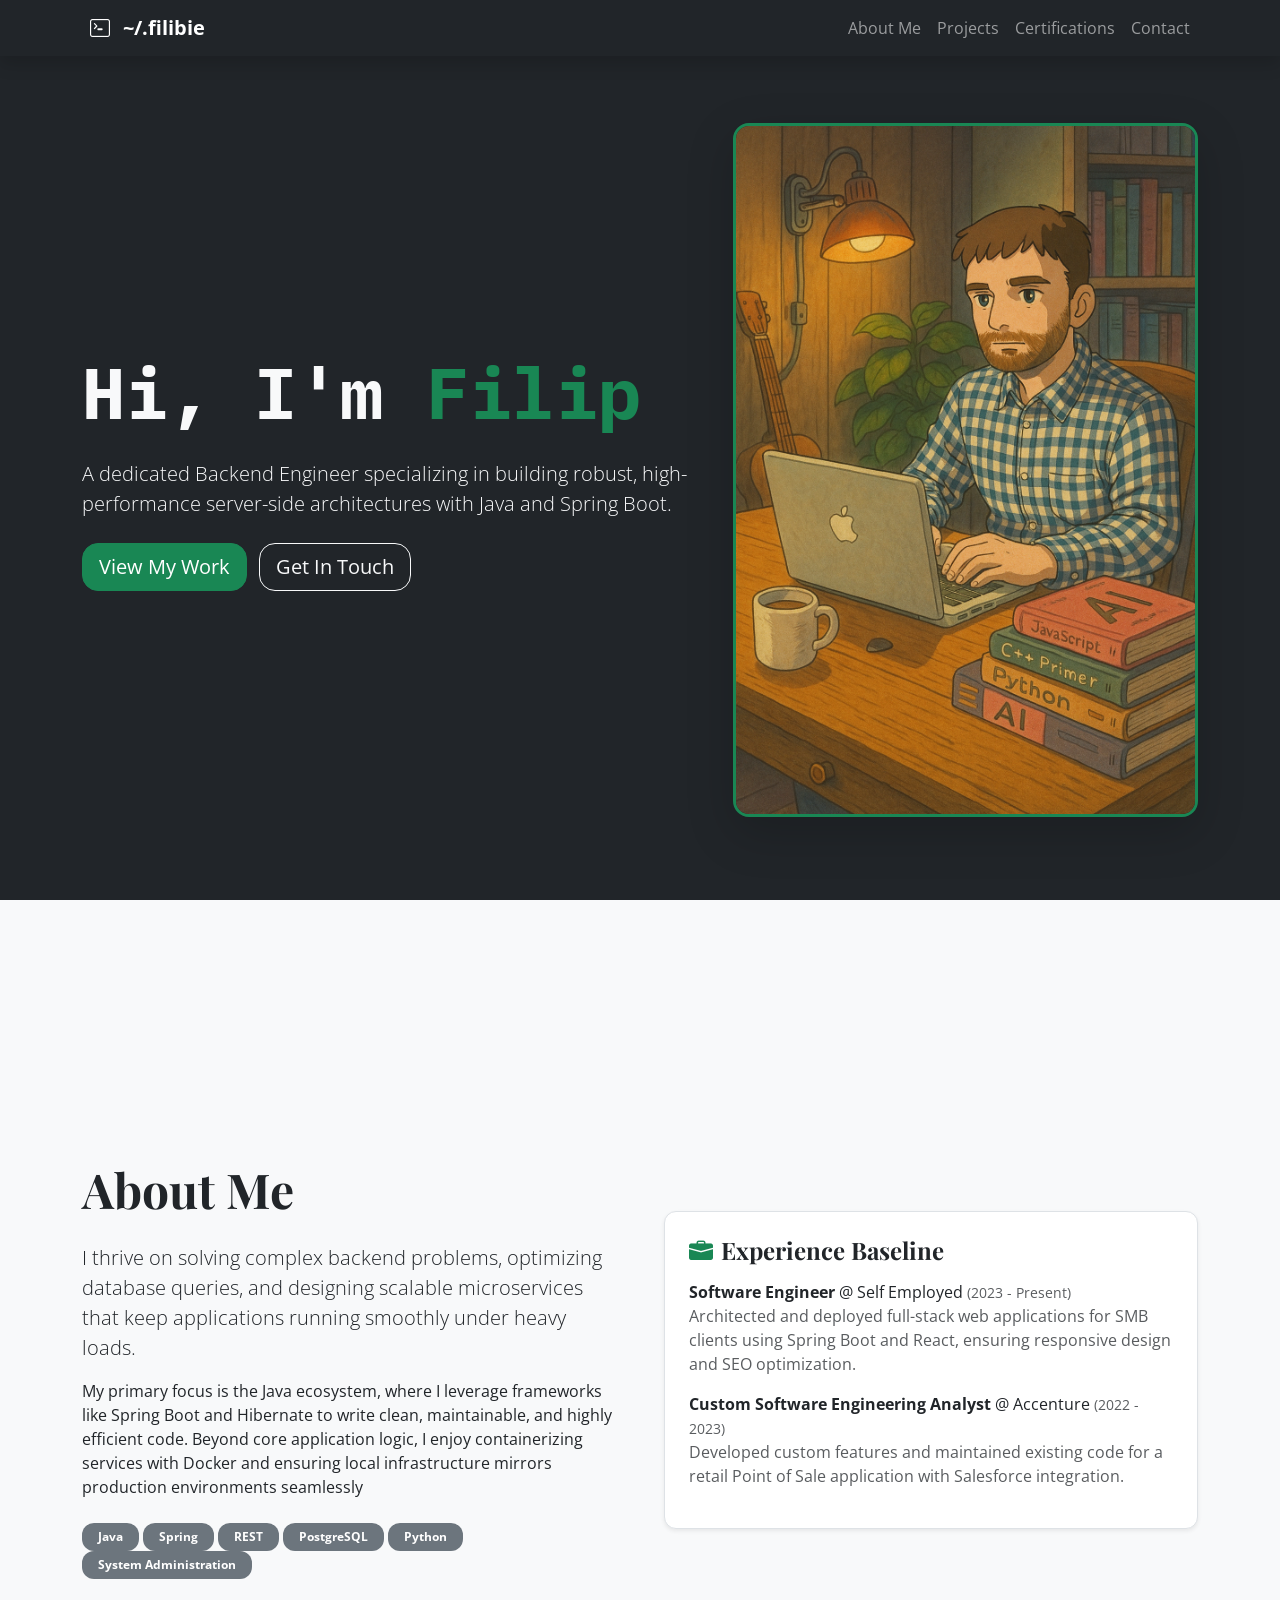
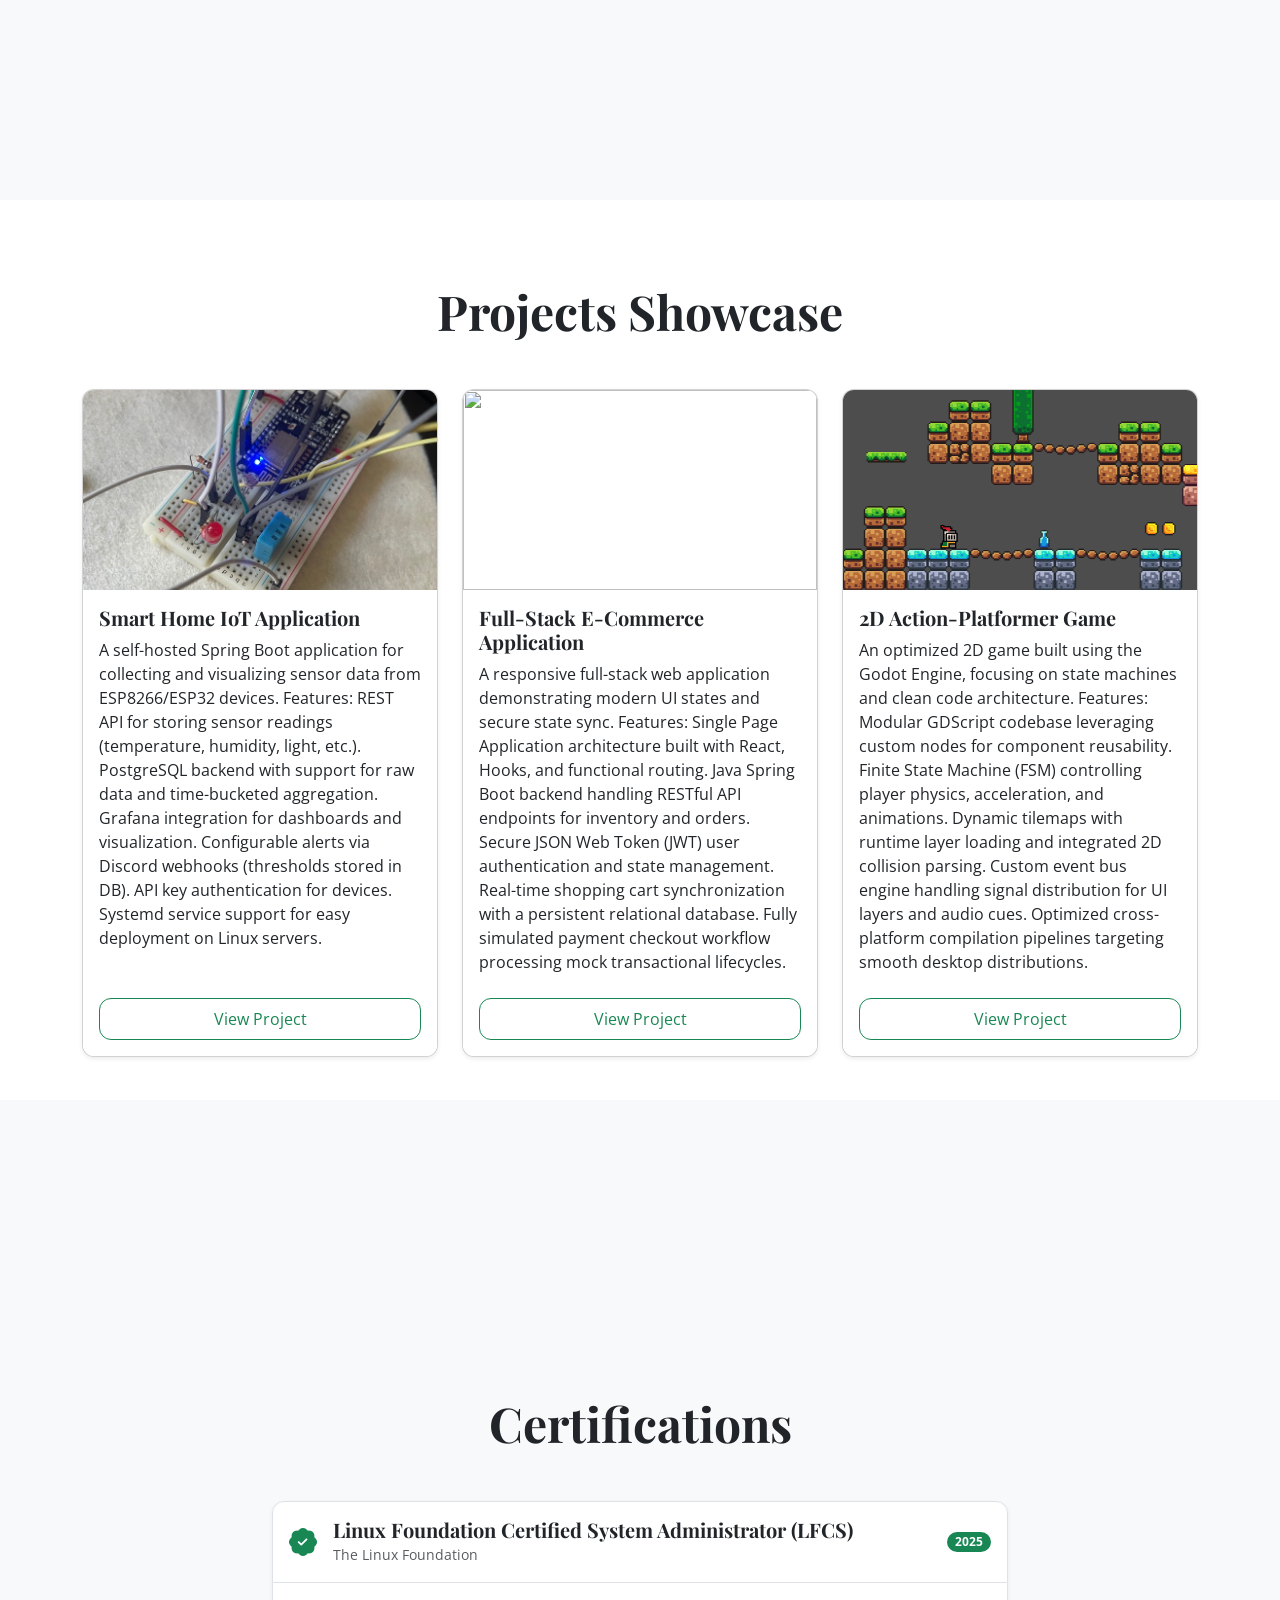
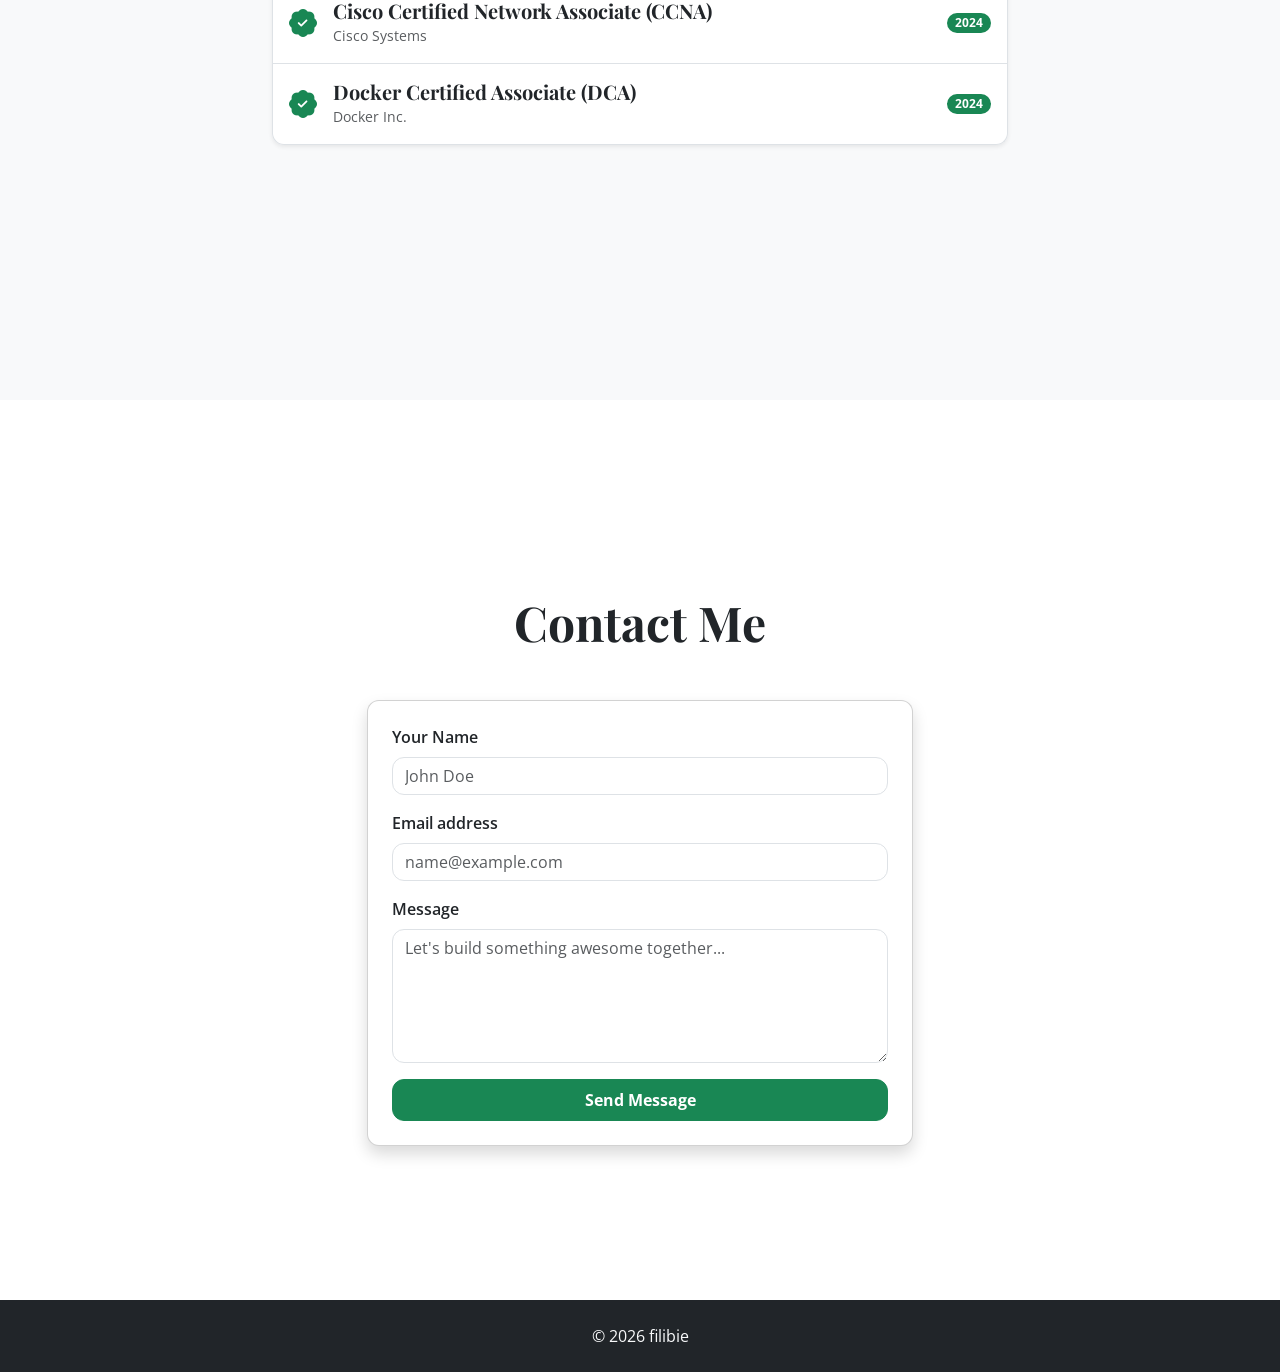
==== index.html @ f81bdb1e "change view project buttons style" ====
<!DOCTYPE html>
<html lang="en">

<head>
    <meta charset="UTF-8">
    <meta name="viewport" content="width=device-width, initial-scale=1.0">
    <title>My Portfolio & CV</title>
    <!-- Bootstrap 5 CSS -->
    <link href="https://cdn.jsdelivr.net/npm/bootstrap@5.3.3/dist/css/bootstrap.min.css" rel="stylesheet">
    <!-- Bootstrap Icons -->
    <link href="https://cdn.jsdelivr.net/npm/bootstrap-icons@1.11.3/font/bootstrap-icons.min.css" rel="stylesheet">
    <link href="./style.css" rel="stylesheet">

    <style>
        /* Smooth scrolling for navbar links */
        html {
            scroll-behavior: smooth;
        }

        /* Ensures each section takes up at least the full viewport height */
        .fullscreen-section {
            min-height: 100vh;
            display: flex;
            align-items: center;
            padding-top: 80px;
            /* Prevents sticky navbar from overlapping content */
            padding-bottom: 40px;
        }

        /* Fixed image height for project cards */
        .card-img-top {
            height: 200px;
            object-fit: cover;
        }
    </style>
</head>

<body data-bs-spy="scroll" data-bs-target="#navbarNav">

    <!-- Sticky Navigation Bar -->
    <nav class="navbar navbar-expand-lg navbar-dark bg-dark fixed-top shadow">
        <div class="container">
            <a class="navbar-brand fw-bold" href="#hero"><i class="bi bi-terminal px-2"> </i>~/.filibie</a>
            <button class="navbar-toggler" type="button" data-bs-toggle="collapse" data-bs-target="#navbarNav"
                aria-controls="navbarNav" aria-expanded="false" aria-label="Toggle navigation">
                <span class="navbar-toggler-icon"></span>
            </button>
            <div class="collapse navbar-collapse" id="navbarNav">
                <ul class="navbar-nav ms-auto">
                    <li class="nav-item"><a class="nav-link" href="#about">About Me</a></li>
                    <li class="nav-item"><a class="nav-link" href="#projects">Projects</a></li>
                    <li class="nav-item"><a class="nav-link" href="#certifications">Certifications</a></li>
                    <li class="nav-item"><a class="nav-link" href="#contact">Contact</a></li>
                </ul>
            </div>
        </div>
    </nav>

    <!-- Hero / Welcome Section -->

    <section id="hero" class="fullscreen-section bg-dark text-light text-center text-sm-start">
        <div class="container z-10">
            <div class="d-sm-flex align-items-center justify-content-between">
                <div>
                    <h1 class="display-2 fw-bold font-mono">Hi, I'm <span class="text-primary">Filip</span></h1>
                    <p class="lead my-4">A dedicated Backend Engineer specializing in building robust, high-performance
                        server-side architectures with Java and Spring Boot.</p>
                    <a href="#projects" class="btn btn-primary btn-lg me-2">View My Work</a>
                    <a href="#contact" class="btn btn-outline-light btn-lg">Get In Touch</a>
                </div>
                <div class="col-md-5 d-flex justify-content-center">
                    <img src="./assets/profile.png" 
                        class="img-fluid hero-profile-img border border-3 border-primary shadow-lg img-profile" 
                        alt="Filip's Profile Photo">
                </div>
            </div>
        </div>
    </section>
    <div id="particles-js"></div>

    <!-- About Me Section -->
    <section id="about" class="fullscreen-section bg-light">
        <div class="container">
            <div class="row align-items-center g-5">
                <div class="col-md-6">
                    <h2 class="display-5 fw-bold mb-4">About Me</h2>
                    <p class="lead">I thrive on solving complex backend problems, optimizing database queries, and
                        designing scalable microservices that keep applications running smoothly under heavy loads.</p>
                    <p>My primary focus is the Java ecosystem, where I leverage frameworks like Spring Boot and
                        Hibernate to write clean, maintainable, and highly efficient code. Beyond core application
                        logic, I enjoy containerizing services with Docker and ensuring local infrastructure mirrors
                        production environments seamlessly</p>
                    <div class="mt-4">
                        <span class="badge bg-secondary py-2 px-3">Java</span>
                        <span class="badge bg-secondary py-2 px-3">Spring</span>
                        <span class="badge bg-secondary py-2 px-3">REST</span>
                        <span class="badge bg-secondary py-2 px-3">PostgreSQL</span>
                        <span class="badge bg-secondary py-2 px-3">Python</span>
                        <span class="badge bg-secondary py-2 px-3">System Administration</span>
                    </div>
                </div>
                <div class="col-md-6">
                    <div class="p-4 bg-white border rounded shadow-sm">
                        <h4 class="fw-bold mb-3"><i class="bi bi-briefcase-fill text-primary me-2"></i>Experience
                            Baseline</h4>
                        <ul class="list-unstyled">
                            <li class="mb-3">
                                <strong>Software Engineer</strong> @ Self Employed <small class="text-muted">(2023 -
                                    Present)</small>
                                <p class="text-muted mb-0">Architected and deployed full-stack web applications for SMB
                                    clients using Spring Boot and React, ensuring responsive design and SEO
                                    optimization.</p>
                            </li>
                            <li>
                                <strong>Custom Software Engineering Analyst</strong> @ Accenture <small
                                    class="text-muted">(2022 - 2023)</small>
                                <p class="text-muted mb-0">Developed custom features and maintained existing code for a
                                    retail Point of Sale application with Salesforce integration.</p>
                            </li>
                        </ul>
                    </div>
                </div>
            </div>
        </div>
    </section>

    <!-- Projects Showcase Section -->
    <section id="projects" class="fullscreen-section">
        <div class="container">
            <h2 class="display-5 fw-bold text-center mb-5">Projects Showcase</h2>
            <div class="row g-4">
                <!-- Card 1 -->
                <div class="col-md-4">
                    <div class="card h-100 shadow-sm">
                        <!-- <i class="bi bi-house-gear" style="font-size: 4rem;"></i> -->
                        <img class="card-img-top project-img" src="./assets/esp8266.jpeg" />
                        <div class="card-body">
                            <h5 class="card-title fw-bold">Smart Home IoT Application</h5>
                            <p class="card-text">A self-hosted Spring Boot application for collecting and visualizing
                                sensor data from ESP8266/ESP32
                                devices. Features:
                                REST API for storing sensor readings (temperature, humidity, light, etc.).
                                PostgreSQL backend with support for raw data and time-bucketed aggregation.
                                Grafana integration for dashboards and visualization.
                                Configurable alerts via Discord webhooks (thresholds stored in DB).
                                API key authentication for devices.
                                Systemd service support for easy deployment on Linux servers.</p>
                        </div>
                        <div class="card-footer bg-white border-0 pb-3">
                            <a href="https://github.com/filibie/homeiotserver" class="btn btn-outline-primary w-100 py-2">View Project</a>
                        </div>
                    </div>
                </div>
                <!-- Card 2 -->
                <div class="col-md-4">
                    <div class="card h-100 shadow-sm">
                        <img class="card-img-top project-img" src="./assets/shopping-cart-demo.gif">
                        <div class="card-body">
                            <h5 class="card-title fw-bold">Full-Stack E-Commerce Application</h5>
                            <p class="card-text">A responsive full-stack web application demonstrating modern UI states and secure state sync. Features:
                                Single Page Application architecture built with React, Hooks, and functional routing.
                                Java Spring Boot backend handling RESTful API endpoints for inventory and orders.
                                Secure JSON Web Token (JWT) user authentication and state management.
                                Real-time shopping cart synchronization with a persistent relational database.
                                Fully simulated payment checkout workflow processing mock transactional lifecycles.</p>
                        </div>
                        <div class="card-footer bg-white border-0 pb-3">
                            <a href="https://github.com/filibie/react-shopping-cart" class="btn btn-outline-primary w-100 py-2">View Project</a>
                        </div>
                    </div>
                </div>
                <!-- Card 3 -->
                <div class="col-md-4">
                    <div class="card h-100 shadow-sm">
                        <img class="card-img-top project-img" src="./assets/godot.png">
                        <div class="card-body">
                            <h5 class="card-title fw-bold">2D Action-Platformer Game</h5>
                            <p class="card-text">An optimized 2D game built using the Godot Engine, focusing on state machines and clean code architecture. Features:
                                Modular GDScript codebase leveraging custom nodes for component reusability.
                                Finite State Machine (FSM) controlling player physics, acceleration, and animations.
                                Dynamic tilemaps with runtime layer loading and integrated 2D collision parsing.
                                Custom event bus engine handling signal distribution for UI layers and audio cues.
                                Optimized cross-platform compilation pipelines targeting smooth desktop distributions.</p>
                        </div>
                        <div class="card-footer bg-white border-0 pb-3">
                            <a href="https://github.com/filibie/godot-first-game" class="btn btn-outline-primary w-100 py-2">View Project</a>
                        </div>
                    </div>
                </div>
            </div>

            <!-- <div class="row g-4 my-3">
                <div class="col-md-4">
                    <div class="card h-100 shadow-sm">
                        <img class="card-img-top project-img" src="./assets/grafana.png"/>
                        <div class="card-body">
                            <h5 class="card-title fw-bold">Smart Home IoT Application</h5>
                            <p class="card-text">Containerized Home Assistant deployment managing IoT components locally with low overhead and automated backup cron jobs.</p>
                        </div>
                        <div class="card-footer bg-white border-0 pb-3">
                            <a href="#" class="btn btn-sm btn-outline-primary">View Project</a>
                        </div>
                    </div>
                </div>
                <div class="col-md-4">
                    <div class="card h-100 shadow-sm">
                        <img class="card-img-top project-img" src="./assets/shopping-cart-demo.gif">
                        <div class="card-body">
                            <h5 class="card-title fw-bold">freeCodeCamp, Odin and React projects</h5>
                            <p class="card-text">Completed many fcc and Odin projects using JavaScript, Python, React</p>
                        </div>
                        <div class="card-footer bg-white border-0 pb-3">
                            <a href="#" class="btn btn-sm btn-outline-primary">View Project</a>
                        </div>
                    </div>
                </div>
                <div class="col-md-4">
                    <div class="card h-100 shadow-sm">
                        <img class="card-img-top project-img" src="./assets/godot.png">
                        <div class="card-body">
                            <h5 class="card-title fw-bold">2D Platformer Game in Godot Engine</h5>
                            <p class="card-text">Configured a seamless wireless-to-wired bridge using advanced router firmware to expand strict local topology layouts.</p>
                        </div>
                        <div class="card-footer bg-white border-0 pb-3">
                            <a href="#" class="btn btn-sm btn-outline-primary">View Project</a>
                        </div>
                    </div>
                </div>
            </div> -->
        </div>
    </section>

    <!-- Certifications Section -->
    <section id="certifications" class="fullscreen-section bg-light">
        <div class="container">
            <h2 class="display-5 fw-bold text-center mb-5">Certifications</h2>
            <div class="row justify-content-center">
                <div class="col-lg-8">
                    <div class="list-group shadow-sm">
                        <div
                            class="list-group-item list-group-item-action d-flex justify-content-between align-items-center py-3">
                            <div class="d-flex align-items-center">
                                <i class="bi bi-patch-check-fill text-success fs-3 me-3"></i>
                                <div>
                                    <h5 class="mb-0 fw-bold">Linux Foundation Certified System Administrator (LFCS)</h5>
                                    <small class="text-muted">The Linux Foundation</small>
                                </div>
                            </div>
                            <span class="badge bg-primary rounded-pill">2025</span>
                        </div>
                        <div
                            class="list-group-item list-group-item-action d-flex justify-content-between align-items-center py-3">
                            <div class="d-flex align-items-center">
                                <i class="bi bi-patch-check-fill text-success fs-3 me-3"></i>
                                <div>
                                    <h5 class="mb-0 fw-bold">Cisco Certified Network Associate (CCNA)</h5>
                                    <small class="text-muted">Cisco Systems</small>
                                </div>
                            </div>
                            <span class="badge bg-primary rounded-pill">2024</span>
                        </div>
                        <div
                            class="list-group-item list-group-item-action d-flex justify-content-between align-items-center py-3">
                            <div class="d-flex align-items-center">
                                <i class="bi bi-patch-check-fill text-success fs-3 me-3"></i>
                                <div>
                                    <h5 class="mb-0 fw-bold">Docker Certified Associate (DCA)</h5>
                                    <small class="text-muted">Docker Inc.</small>
                                </div>
                            </div>
                            <span class="badge bg-primary rounded-pill">2024</span>
                        </div>
                    </div>
                </div>
            </div>
        </div>
    </section>

    <!-- Contact Me Section -->
    <section id="contact" class="fullscreen-section">
        <div class="container">
            <h2 class="display-5 fw-bold text-center mb-5">Contact Me</h2>
            <div class="row justify-content-center">
                <div class="col-md-8 col-lg-6">
                    <div class="card shadow p-4">
                        <form>
                            <div class="mb-3">
                                <label for="name" class="form-label fw-semibold">Your Name</label>
                                <input type="text" class="form-control" id="name" placeholder="John Doe" required>
                            </div>
                            <div class="mb-3">
                                <label for="email" class="form-label fw-semibold">Email address</label>
                                <input type="email" class="form-control" id="email" placeholder="name@example.com"
                                    required>
                            </div>
                            <div class="mb-3">
                                <label for="message" class="form-label fw-semibold">Message</label>
                                <textarea class="form-control" id="message" rows="5"
                                    placeholder="Let's build something awesome together..." required></textarea>
                            </div>
                            <button type="submit" class="btn btn-primary w-100 py-2 fw-bold">Send Message</button>
                        </form>
                    </div>
                </div>
            </div>
        </div>
    </section>

    <!-- Footer -->
    <footer class="bg-dark text-light py-4 text-center">
        <p class="mb-0">&copy; 2026 filibie</p>
    </footer>

    <!-- Bootstrap 5 JS Bundle with Popper -->
    <script src="https://cdn.jsdelivr.net/npm/bootstrap@5.3.3/dist/js/bootstrap.bundle.min.js"
        crossorigin="anonymous"></script>

    <script src="https://cdnjs.cloudflare.com/ajax/libs/animejs/3.2.2/anime.min.js"
        integrity="sha512-aNMyYYxdIxIaot0Y1/PLuEu3eipGCmsEUBrUq+7aVyPGMFH8z0eTP0tkqAvv34fzN6z+201d3T8HPb1svWSKHQ=="
        crossorigin="anonymous" referrerpolicy="no-referrer"></script>
    <script src="https://cdnjs.cloudflare.com/ajax/libs/particles.js/2.0.0/particles.min.js"
        integrity="sha512-Kef5sc7gfTacR7TZKelcrRs15ipf7+t+n7Zh6mKNJbmW+/RRdCW9nwfLn4YX0s2nO6Kv5Y2ChqgIakaC6PW09A=="
        crossorigin="anonymous" referrerpolicy="no-referrer"></script>
    <script src="main.js"></script>
</body>

</html>
---- style.css ----
@import url("https://fonts.googleapis.com/css2?family=IBM+Plex+Mono:ital,wght@0,100;0,200;0,300;0,400;0,500;0,600;0,700;1,100;1,200;1,300;1,400;1,500;1,600;1,700&family=Open+Sans:ital,wght@0,300..800;1,300..800&family=Playfair+Display:ital,wght@0,400..900;1,400..900&display=swap");

:root {
    /* Change the hex code to whatever color you want */
    --bs-primary: #198754;       /* Base primary color (e.g., success green) */
    --bs-primary-rgb: 25, 135, 84; /* Must match the RGB equivalents for opacities */
    /* Changes the baseline rounding from 0.375rem (6px) to 0.75rem (12px) */
    --bs-border-radius: 0.75rem;
    
    /* Automatically scales up larger components (like cards/large modifiers) */
    --bs-border-radius-lg: 1rem;     
    --bs-border-radius-xl: 1.5rem;
}

body {
    font-family: "Open Sans", Verdana, Geneva, Tahoma, sans-serif;
    --bs-primary: #198754;       /* Base primary color (e.g., success green) */
    --bs-primary-rgb: 25, 135, 84; /* Must match the RGB equivalents for opacities */
    /* Changes the baseline rounding from 0.375rem (6px) to 0.75rem (12px) */
    --bs-border-radius: 0.75rem;
    
    /* Automatically scales up larger components (like cards/large modifiers) */
    --bs-border-radius-lg: 1rem;     
    --bs-border-radius-xl: 1.5rem;
}

/* Fixes the button hover states manually since we aren't using SASS */
.btn-primary {
    --bs-btn-bg: var(--bs-primary);
    --bs-btn-border-color: var(--bs-primary);
    --bs-btn-hover-bg: #146c43; /* A slightly darker shade for hover */
    --bs-btn-hover-border-color: #13653f;
    --bs-btn-active-bg: #13653f;
    --bs-btn-active-border-color: #125e3b;
    --bs-btn-disabled-bg: var(--bs-primary);
    --bs-btn-disabled-border-color: var(--bs-primary);
}

/* Fixes outline primary buttons */
.btn-outline-primary {
    --bs-btn-color: var(--bs-primary);
    --bs-btn-border-color: var(--bs-primary);
    --bs-btn-hover-bg: var(--bs-primary);
    --bs-btn-hover-border-color: var(--bs-primary);
    --bs-btn-active-bg: var(--bs-primary);
    --bs-btn-active-border-color: var(--bs-primary);
}


h1,
h2,
h3,
h4,
h5,
h6 {
  font-family: "Playfair Display", serif;
  font-optical-sizing: auto;
  font-weight: 300;
  font-style: normal;
}

.font-mono {
  font-family: "IBM Plex Mono", monospace;
  font-weight: 300;
  font-style: normal;
}

#particles-js {
  position: absolute;
  top:0;
  left:0;
  width: 100vw;
  height: 100vh;
}

.z-10 {
  z-index: 10;
}

.project-img {
  max-width: 100%;
  object-fit: cover;
}

.img-profile {
  border-radius: var(--bs-border-radius-lg);
}
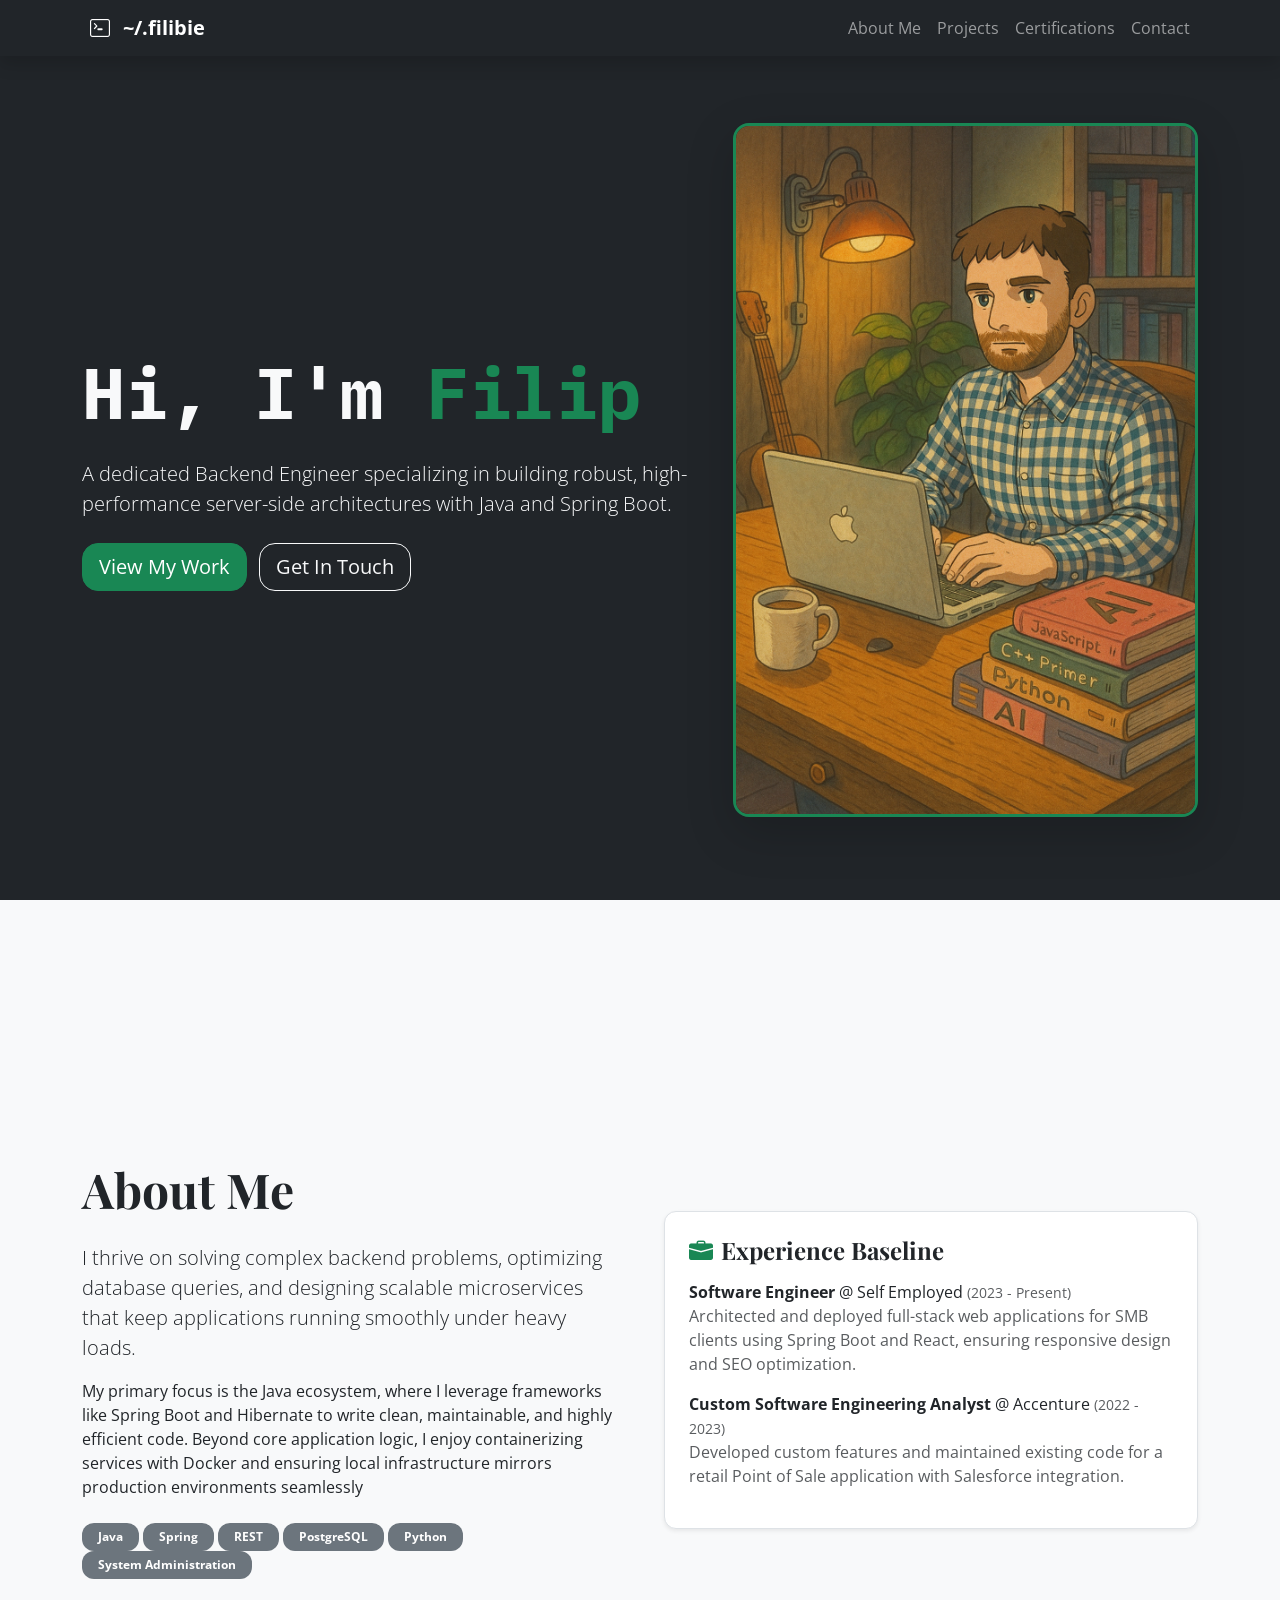
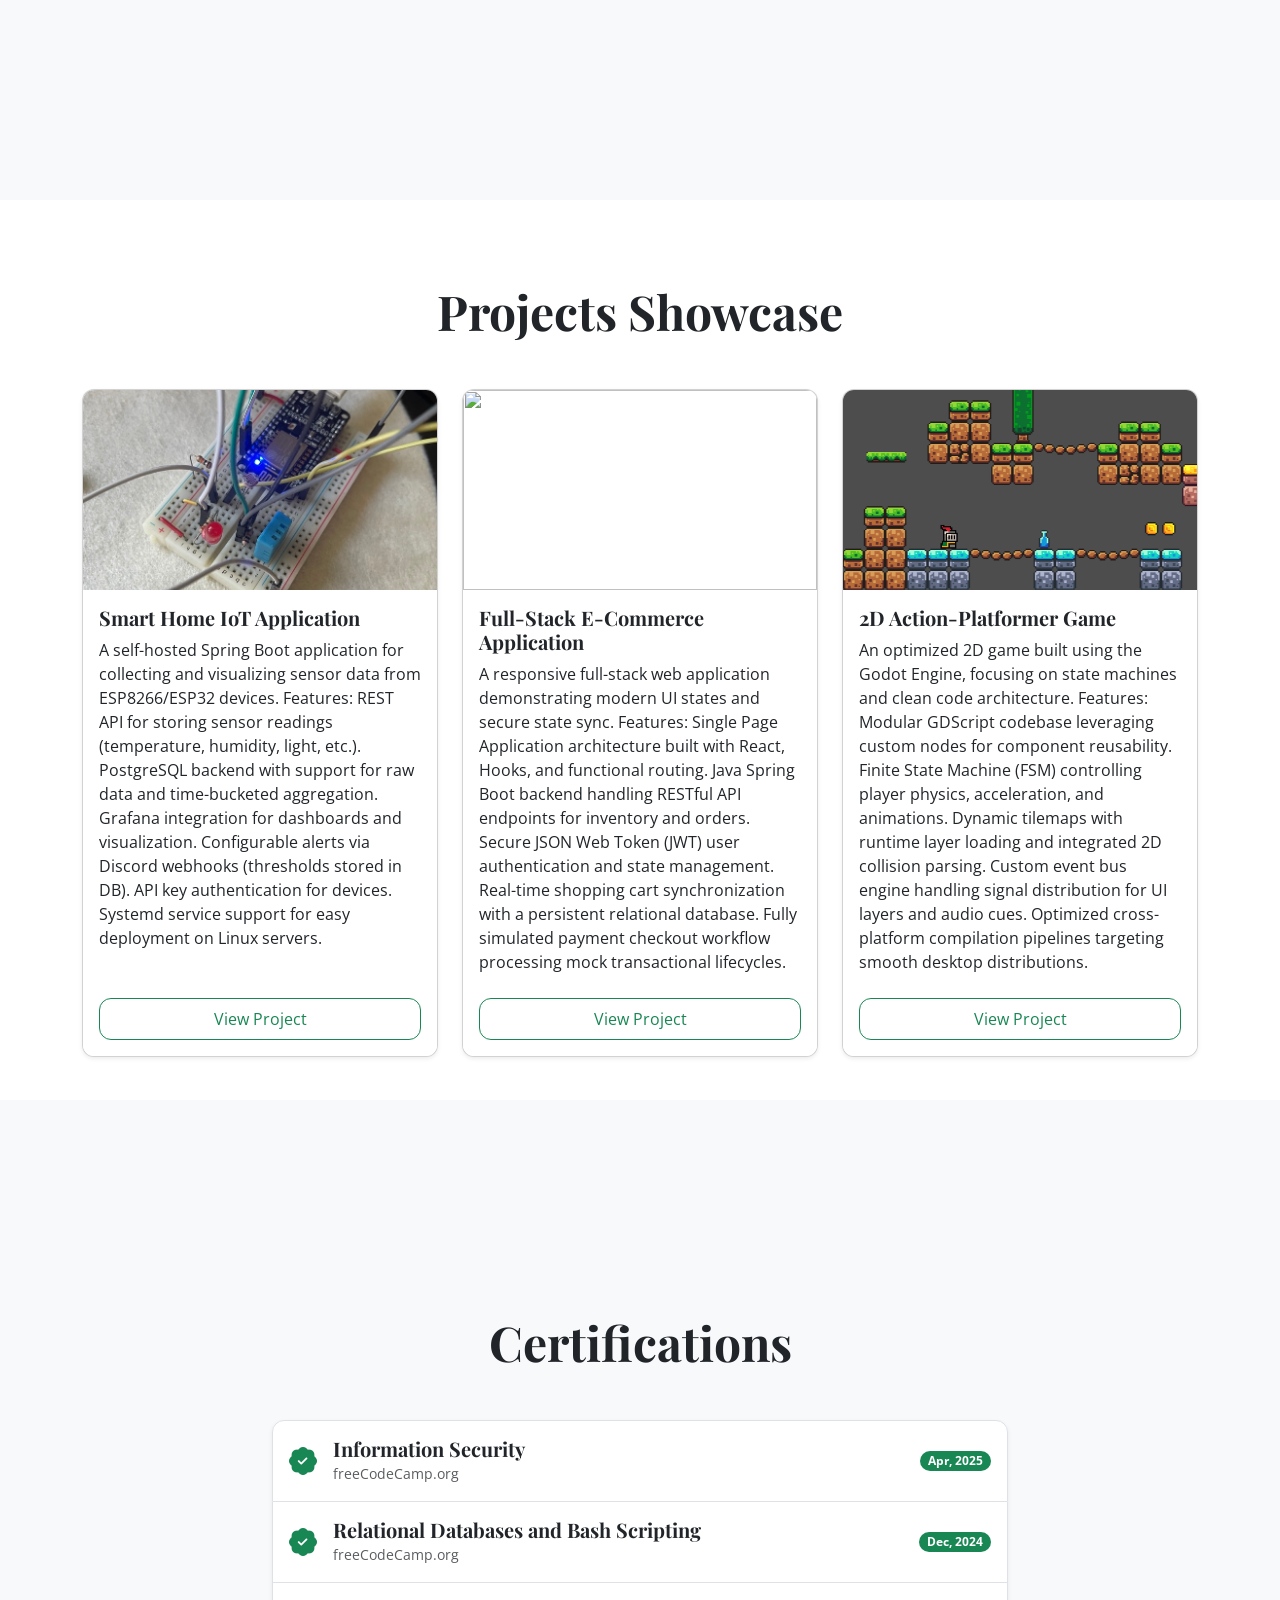
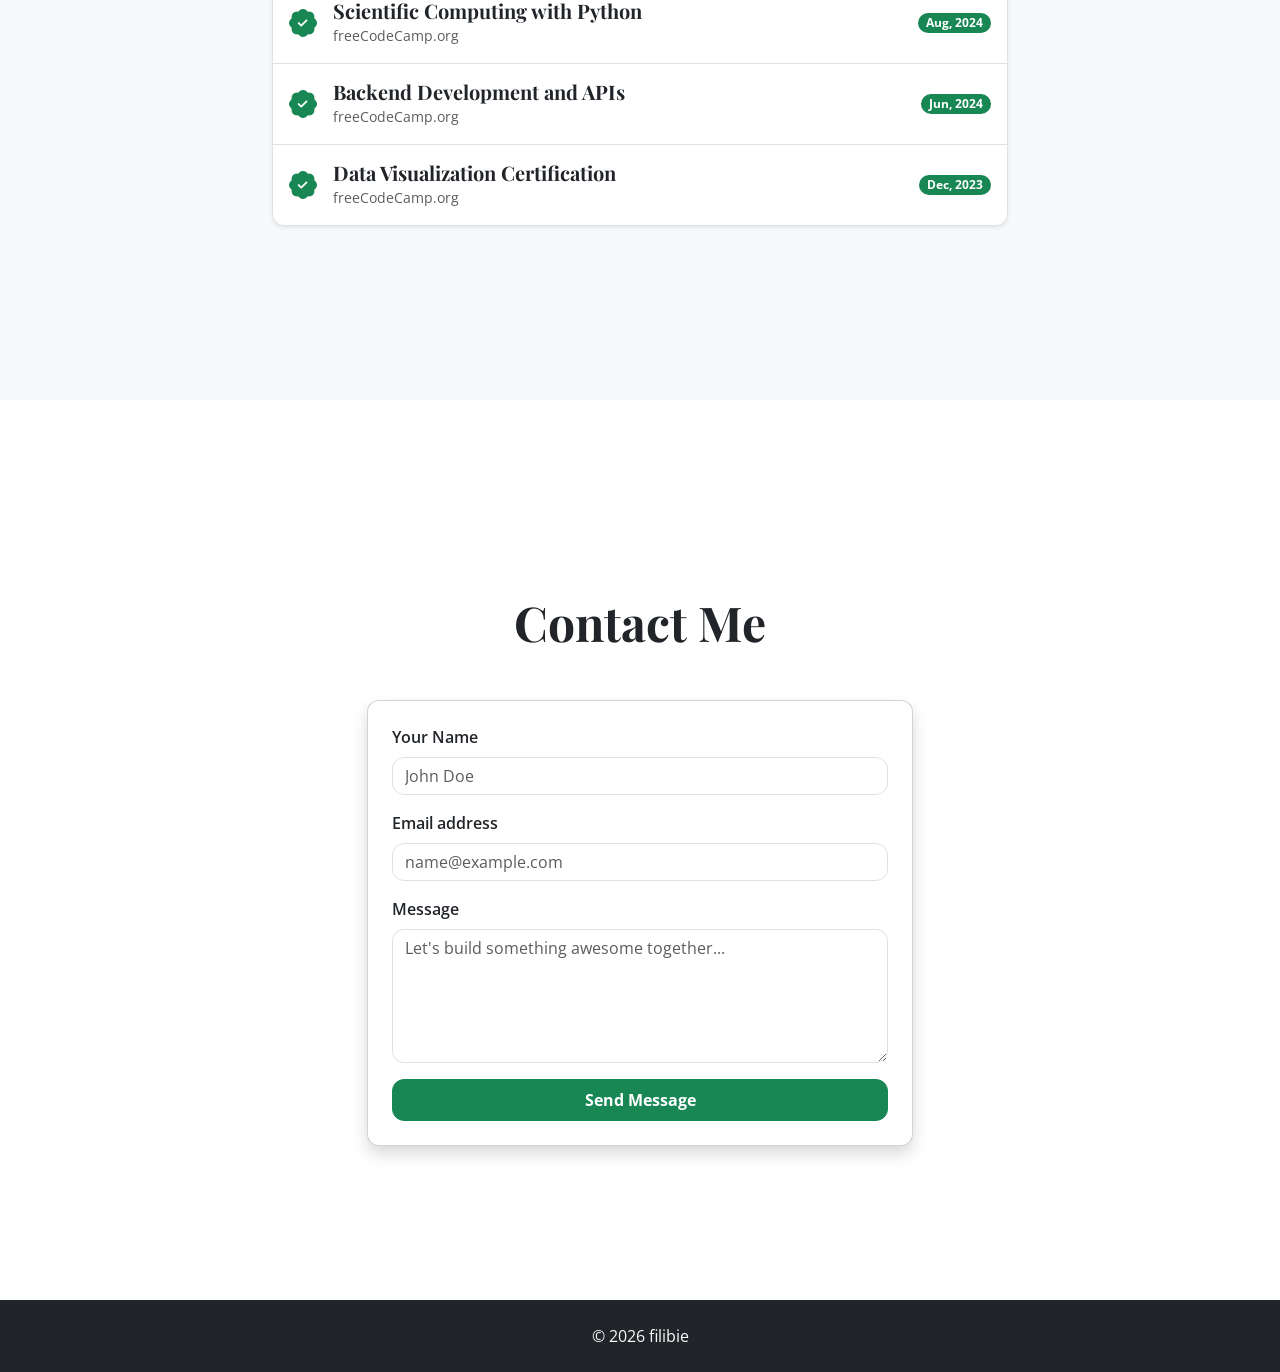
==== commit 4658ed07: "add certifiactions section" ====
--- a/index.html
+++ b/index.html
@@ -69,8 +69,8 @@
                     <a href="#contact" class="btn btn-outline-light btn-lg">Get In Touch</a>
                 </div>
                 <div class="col-md-5 d-flex justify-content-center">
-                    <img src="./assets/profile.png" 
-                        class="img-fluid hero-profile-img border border-3 border-primary shadow-lg img-profile" 
+                    <img src="./assets/profile.png"
+                        class="img-fluid hero-profile-img border border-3 border-primary shadow-lg img-profile"
                         alt="Filip's Profile Photo">
                 </div>
             </div>
@@ -147,7 +147,8 @@
                                 Systemd service support for easy deployment on Linux servers.</p>
                         </div>
                         <div class="card-footer bg-white border-0 pb-3">
-                            <a href="https://github.com/filibie/homeiotserver" class="btn btn-outline-primary w-100 py-2">View Project</a>
+                            <a href="https://github.com/filibie/homeiotserver"
+                                class="btn btn-outline-primary w-100 py-2">View Project</a>
                         </div>
                     </div>
                 </div>
@@ -157,7 +158,8 @@
                         <img class="card-img-top project-img" src="./assets/shopping-cart-demo.gif">
                         <div class="card-body">
                             <h5 class="card-title fw-bold">Full-Stack E-Commerce Application</h5>
-                            <p class="card-text">A responsive full-stack web application demonstrating modern UI states and secure state sync. Features:
+                            <p class="card-text">A responsive full-stack web application demonstrating modern UI states
+                                and secure state sync. Features:
                                 Single Page Application architecture built with React, Hooks, and functional routing.
                                 Java Spring Boot backend handling RESTful API endpoints for inventory and orders.
                                 Secure JSON Web Token (JWT) user authentication and state management.
@@ -165,7 +167,8 @@
                                 Fully simulated payment checkout workflow processing mock transactional lifecycles.</p>
                         </div>
                         <div class="card-footer bg-white border-0 pb-3">
-                            <a href="https://github.com/filibie/react-shopping-cart" class="btn btn-outline-primary w-100 py-2">View Project</a>
+                            <a href="https://github.com/filibie/react-shopping-cart"
+                                class="btn btn-outline-primary w-100 py-2">View Project</a>
                         </div>
                     </div>
                 </div>
@@ -175,15 +178,18 @@
                         <img class="card-img-top project-img" src="./assets/godot.png">
                         <div class="card-body">
                             <h5 class="card-title fw-bold">2D Action-Platformer Game</h5>
-                            <p class="card-text">An optimized 2D game built using the Godot Engine, focusing on state machines and clean code architecture. Features:
+                            <p class="card-text">An optimized 2D game built using the Godot Engine, focusing on state
+                                machines and clean code architecture. Features:
                                 Modular GDScript codebase leveraging custom nodes for component reusability.
                                 Finite State Machine (FSM) controlling player physics, acceleration, and animations.
                                 Dynamic tilemaps with runtime layer loading and integrated 2D collision parsing.
                                 Custom event bus engine handling signal distribution for UI layers and audio cues.
-                                Optimized cross-platform compilation pipelines targeting smooth desktop distributions.</p>
-                        </div>
-                        <div class="card-footer bg-white border-0 pb-3">
-                            <a href="https://github.com/filibie/godot-first-game" class="btn btn-outline-primary w-100 py-2">View Project</a>
+                                Optimized cross-platform compilation pipelines targeting smooth desktop distributions.
+                            </p>
+                        </div>
+                        <div class="card-footer bg-white border-0 pb-3">
+                            <a href="https://github.com/filibie/godot-first-game"
+                                class="btn btn-outline-primary w-100 py-2">View Project</a>
                         </div>
                     </div>
                 </div>
@@ -241,34 +247,67 @@
                             class="list-group-item list-group-item-action d-flex justify-content-between align-items-center py-3">
                             <div class="d-flex align-items-center">
                                 <i class="bi bi-patch-check-fill text-success fs-3 me-3"></i>
-                                <div>
-                                    <h5 class="mb-0 fw-bold">Linux Foundation Certified System Administrator (LFCS)</h5>
-                                    <small class="text-muted">The Linux Foundation</small>
-                                </div>
-                            </div>
-                            <span class="badge bg-primary rounded-pill">2025</span>
-                        </div>
-                        <div
-                            class="list-group-item list-group-item-action d-flex justify-content-between align-items-center py-3">
-                            <div class="d-flex align-items-center">
-                                <i class="bi bi-patch-check-fill text-success fs-3 me-3"></i>
-                                <div>
-                                    <h5 class="mb-0 fw-bold">Cisco Certified Network Associate (CCNA)</h5>
-                                    <small class="text-muted">Cisco Systems</small>
-                                </div>
-                            </div>
-                            <span class="badge bg-primary rounded-pill">2024</span>
-                        </div>
-                        <div
-                            class="list-group-item list-group-item-action d-flex justify-content-between align-items-center py-3">
-                            <div class="d-flex align-items-center">
-                                <i class="bi bi-patch-check-fill text-success fs-3 me-3"></i>
-                                <div>
-                                    <h5 class="mb-0 fw-bold">Docker Certified Associate (DCA)</h5>
-                                    <small class="text-muted">Docker Inc.</small>
-                                </div>
-                            </div>
-                            <span class="badge bg-primary rounded-pill">2024</span>
+                                <a href="https://www.freecodecamp.org/certification/fil-bie/information-security-v7">
+                                    <div>
+                                        <h5 class="mb-0 fw-bold">Information Security</h5>
+                                        <small class="text-muted">freeCodeCamp.org</small>
+                                    </div>
+                                </a>
+                            </div>
+                            <span class="badge bg-primary rounded-pill">Apr, 2025</span>
+                        </div>
+                        <div
+                            class="list-group-item list-group-item-action d-flex justify-content-between align-items-center py-3">
+                            <div class="d-flex align-items-center">
+                                <i class="bi bi-patch-check-fill text-success fs-3 me-3"></i>
+                                <a href="https://freecodecamp.org/certification/fil-bie/relational-database-v8">
+                                    <div>
+                                        <h5 class="mb-0 fw-bold">Relational Databases and Bash Scripting</h5>
+                                        <small class="text-muted">freeCodeCamp.org</small>
+                                    </div>
+                                </a>
+                            </div>
+                            <span class="badge bg-primary rounded-pill">Dec, 2024</span>
+                        </div>
+                        <div
+                            class="list-group-item list-group-item-action d-flex justify-content-between align-items-center py-3">
+                            <div class="d-flex align-items-center">
+                                <i class="bi bi-patch-check-fill text-success fs-3 me-3"></i>
+                                <a
+                                    href="https://freecodecamp.org/certification/fil-bie/scientific-computing-with-python-v7">
+                                    <div>
+                                        <h5 class="mb-0 fw-bold">Scientific Computing with Python</h5>
+                                        <small class="text-muted">freeCodeCamp.org</small>
+                                    </div>
+                                </a>
+                            </div>
+                            <span class="badge bg-primary rounded-pill">Aug, 2024</span>
+                        </div>
+                        <div
+                            class="list-group-item list-group-item-action d-flex justify-content-between align-items-center py-3">
+                            <div class="d-flex align-items-center">
+                                <i class="bi bi-patch-check-fill text-success fs-3 me-3"></i>
+                                <a href="https://freecodecamp.org/certification/fil-bie/back-end-development-and-apis">
+                                    <div>
+                                        <h5 class="mb-0 fw-bold">Backend Development and APIs</h5>
+                                        <small class="text-muted">freeCodeCamp.org</small>
+                                    </div>
+                                </a>
+                            </div>
+                            <span class="badge bg-primary rounded-pill">Jun, 2024</span>
+                        </div>
+                        <div
+                            class="list-group-item list-group-item-action d-flex justify-content-between align-items-center py-3">
+                            <div class="d-flex align-items-center">
+                                <i class="bi bi-patch-check-fill text-success fs-3 me-3"></i>
+                                <a href="https://freecodecamp.org/certification/fil-bie/data-visualization">
+                                    <div>
+                                        <h5 class="mb-0 fw-bold">Data Visualization Certification</h5>
+                                        <small class="text-muted">freeCodeCamp.org</small>
+                                    </div>
+                                </a>
+                            </div>
+                            <span class="badge bg-primary rounded-pill">Dec, 2023</span>
                         </div>
                     </div>
                 </div>
--- a/style.css
+++ b/style.css
@@ -85,3 +85,8 @@
 .img-profile {
   border-radius: var(--bs-border-radius-lg);
 }
+
+#certifications a {
+  text-decoration: none;
+  color: inherit;
+}
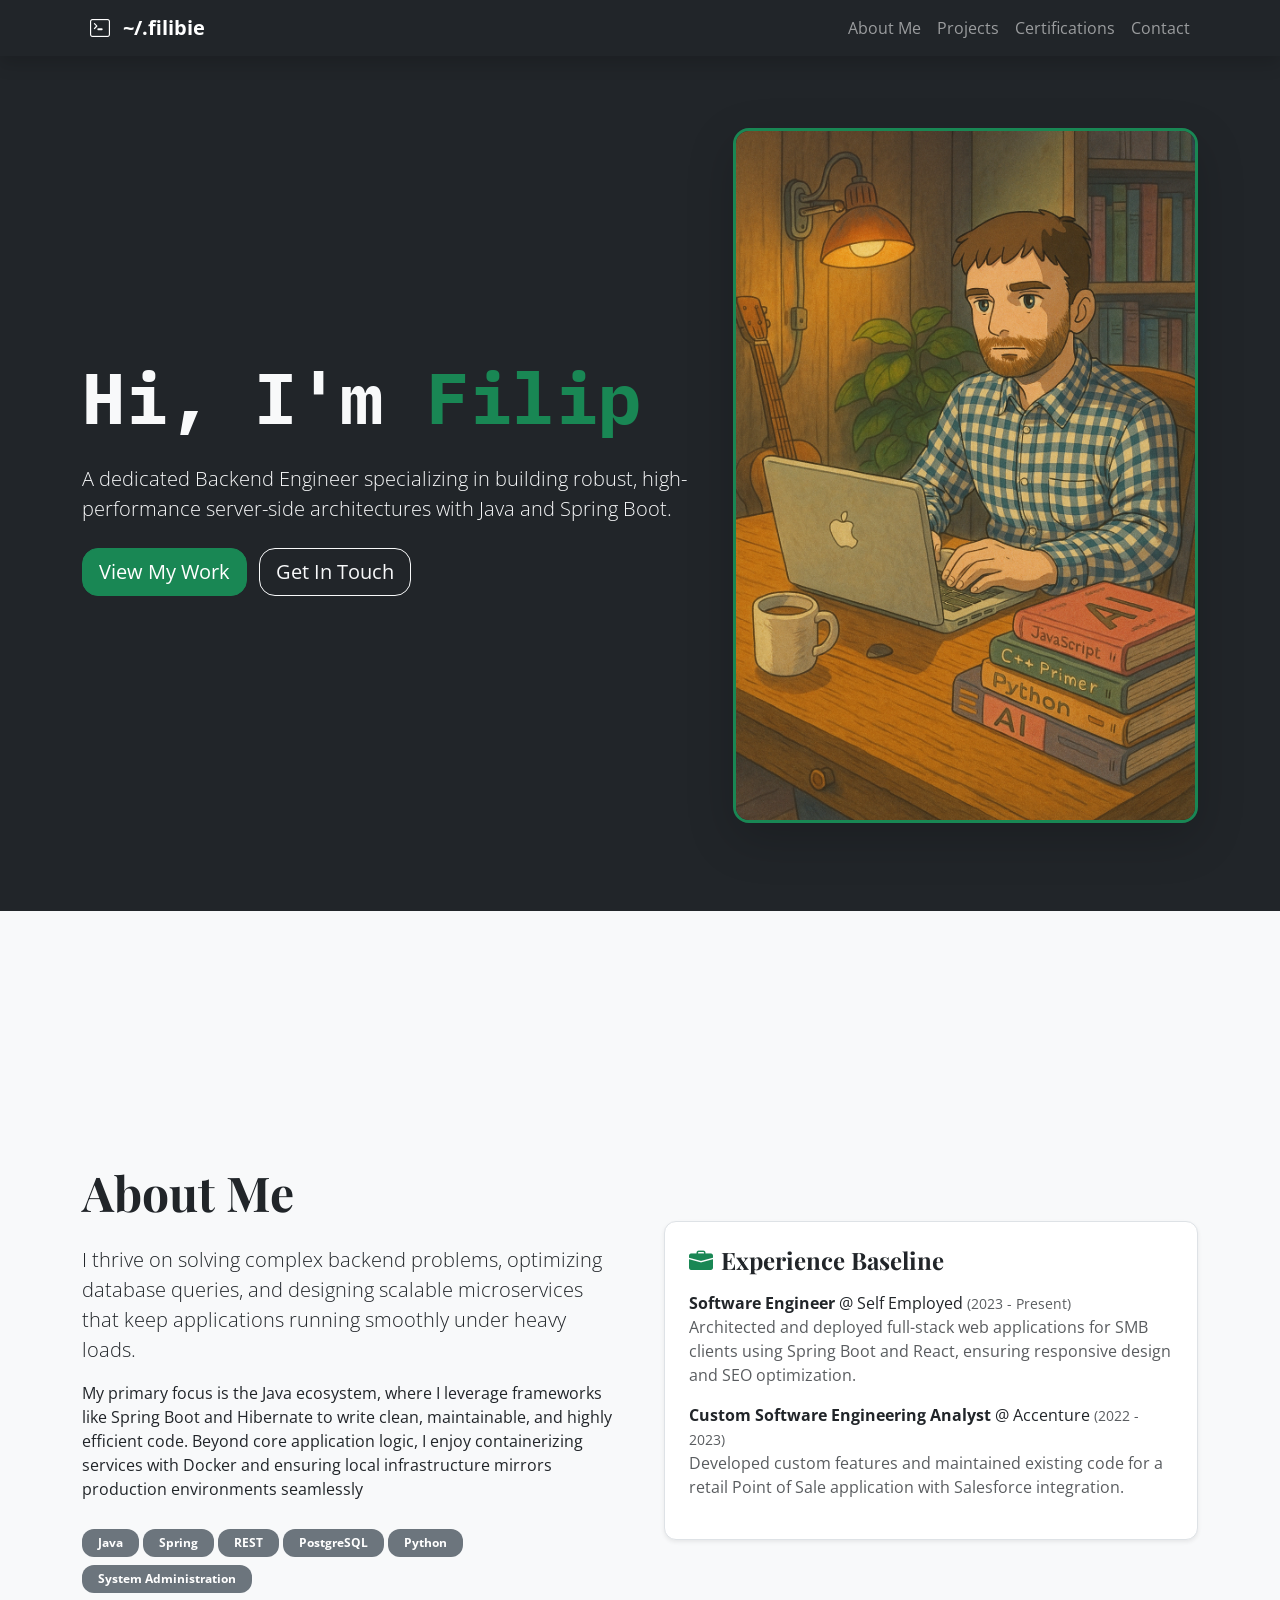
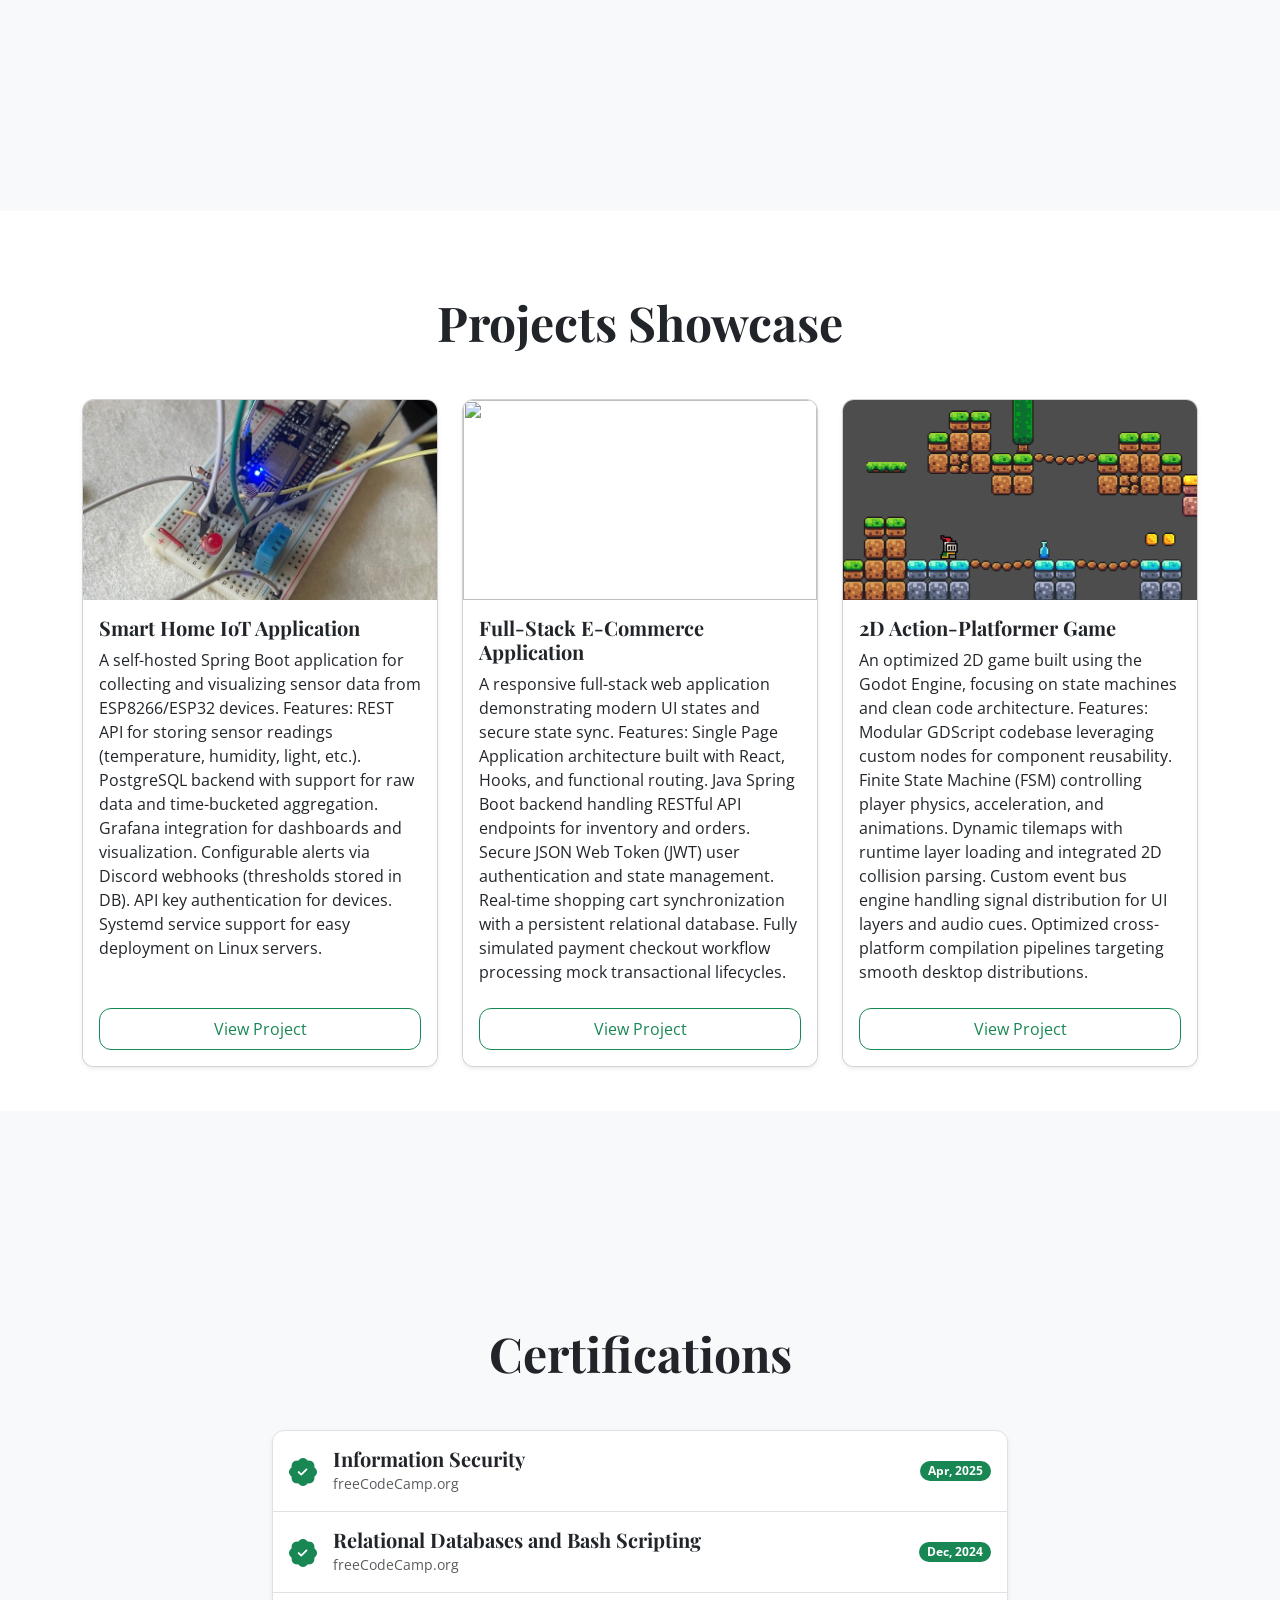
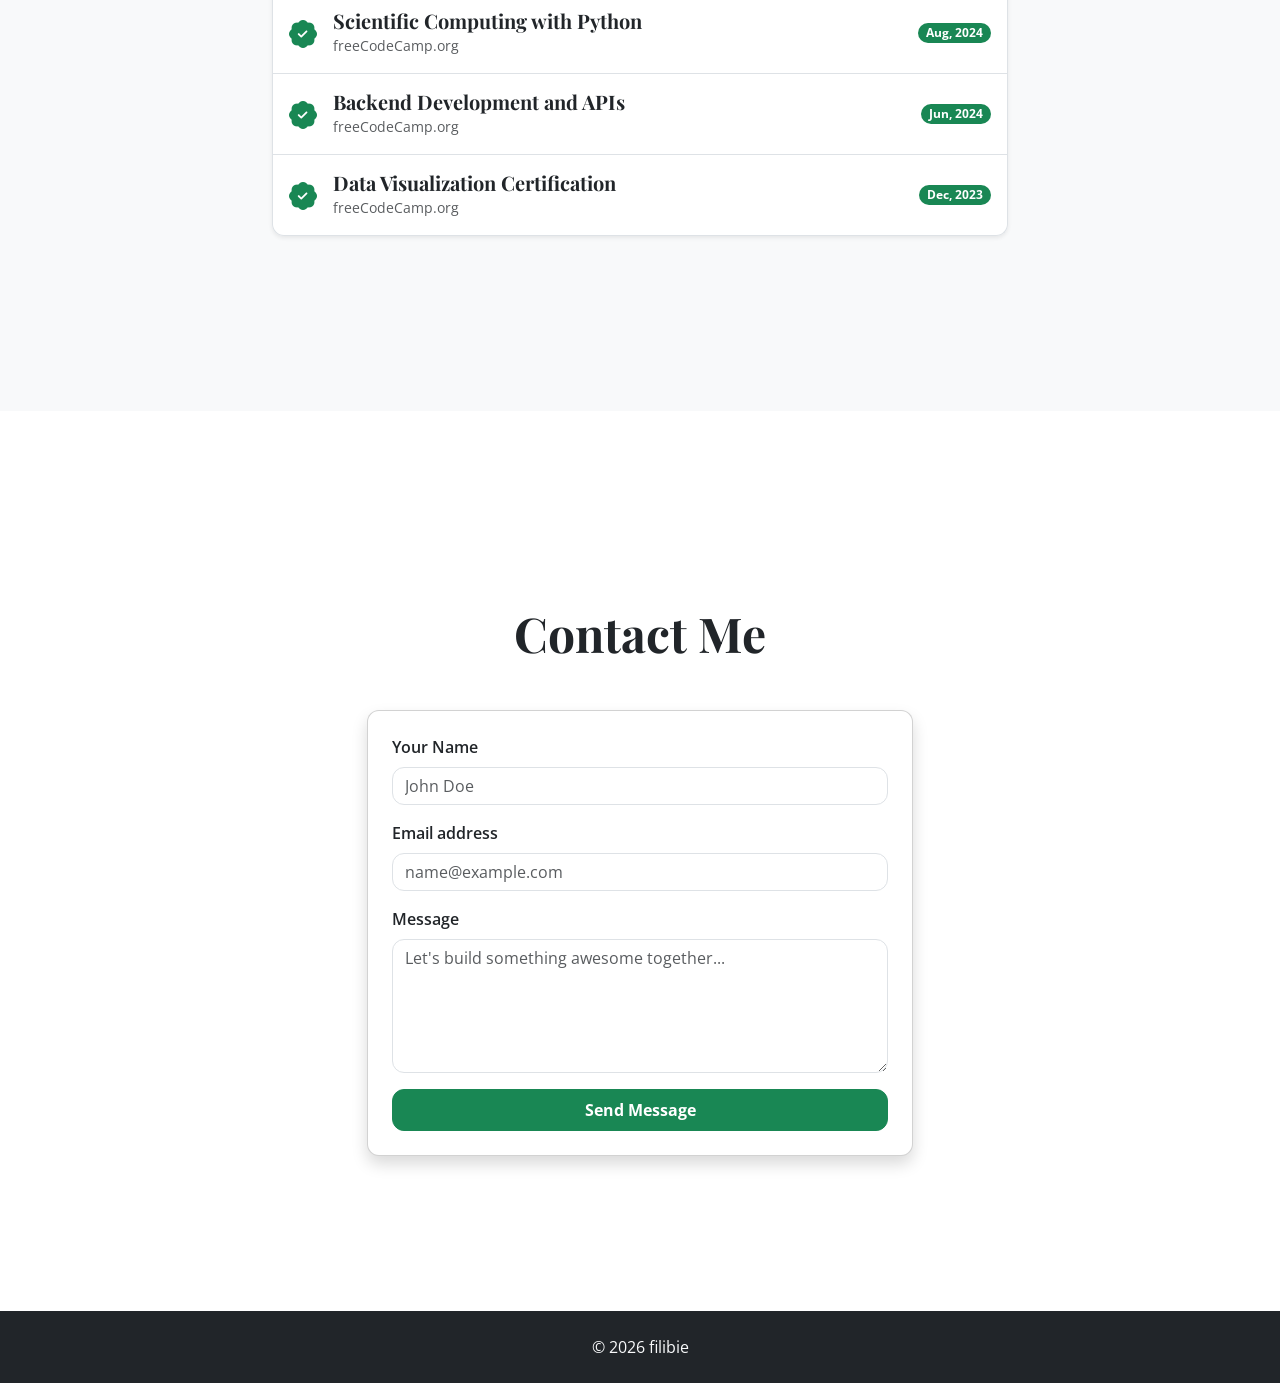
==== commit f3b18b5c: "add margin" ====
--- a/index.html
+++ b/index.html
@@ -4,7 +4,11 @@
 <head>
     <meta charset="UTF-8">
     <meta name="viewport" content="width=device-width, initial-scale=1.0">
-    <title>My Portfolio & CV</title>
+    <title>~/.filibie</title>
+    <link rel="apple-touch-icon" sizes="180x180" href="./favicon_io/apple-touch-icon.png">
+    <link rel="icon" type="image/png" sizes="32x32" href="./favicon_io/favicon-32x32.png">
+    <link rel="icon" type="image/png" sizes="16x16" href="./favicon_io/favicon-16x16.png">
+    <link rel="manifest" href="/site.webmanifest">
     <!-- Bootstrap 5 CSS -->
     <link href="https://cdn.jsdelivr.net/npm/bootstrap@5.3.3/dist/css/bootstrap.min.css" rel="stylesheet">
     <!-- Bootstrap Icons -->
@@ -68,7 +72,7 @@
                     <a href="#projects" class="btn btn-primary btn-lg me-2">View My Work</a>
                     <a href="#contact" class="btn btn-outline-light btn-lg">Get In Touch</a>
                 </div>
-                <div class="col-md-5 d-flex justify-content-center">
+                <div class="col-md-5 d-flex justify-content-center my-5">
                     <img src="./assets/profile.png"
                         class="img-fluid hero-profile-img border border-3 border-primary shadow-lg img-profile"
                         alt="Filip's Profile Photo">
@@ -91,12 +95,12 @@
                         logic, I enjoy containerizing services with Docker and ensuring local infrastructure mirrors
                         production environments seamlessly</p>
                     <div class="mt-4">
-                        <span class="badge bg-secondary py-2 px-3">Java</span>
-                        <span class="badge bg-secondary py-2 px-3">Spring</span>
-                        <span class="badge bg-secondary py-2 px-3">REST</span>
-                        <span class="badge bg-secondary py-2 px-3">PostgreSQL</span>
-                        <span class="badge bg-secondary py-2 px-3">Python</span>
-                        <span class="badge bg-secondary py-2 px-3">System Administration</span>
+                        <span class="badge bg-secondary py-2 px-3 my-1">Java</span>
+                        <span class="badge bg-secondary py-2 px-3 my-1">Spring</span>
+                        <span class="badge bg-secondary py-2 px-3 my-1">REST</span>
+                        <span class="badge bg-secondary py-2 px-3 my-1">PostgreSQL</span>
+                        <span class="badge bg-secondary py-2 px-3 my-1">Python</span>
+                        <span class="badge bg-secondary py-2 px-3 my-1">System Administration</span>
                     </div>
                 </div>
                 <div class="col-md-6">
@@ -322,19 +326,19 @@
             <div class="row justify-content-center">
                 <div class="col-md-8 col-lg-6">
                     <div class="card shadow p-4">
-                        <form>
+                        <form action="https://formspree.io/f/mjgnwglz" method="POST">
                             <div class="mb-3">
                                 <label for="name" class="form-label fw-semibold">Your Name</label>
-                                <input type="text" class="form-control" id="name" placeholder="John Doe" required>
+                                <input type="text" name="name" class="form-control" id="name" placeholder="John Doe" required>
                             </div>
                             <div class="mb-3">
                                 <label for="email" class="form-label fw-semibold">Email address</label>
-                                <input type="email" class="form-control" id="email" placeholder="name@example.com"
+                                <input type="email" name="email" class="form-control" id="email" placeholder="name@example.com"
                                     required>
                             </div>
                             <div class="mb-3">
                                 <label for="message" class="form-label fw-semibold">Message</label>
-                                <textarea class="form-control" id="message" rows="5"
+                                <textarea class="form-control" name="message" id="message" rows="5"
                                     placeholder="Let's build something awesome together..." required></textarea>
                             </div>
                             <button type="submit" class="btn btn-primary w-100 py-2 fw-bold">Send Message</button>
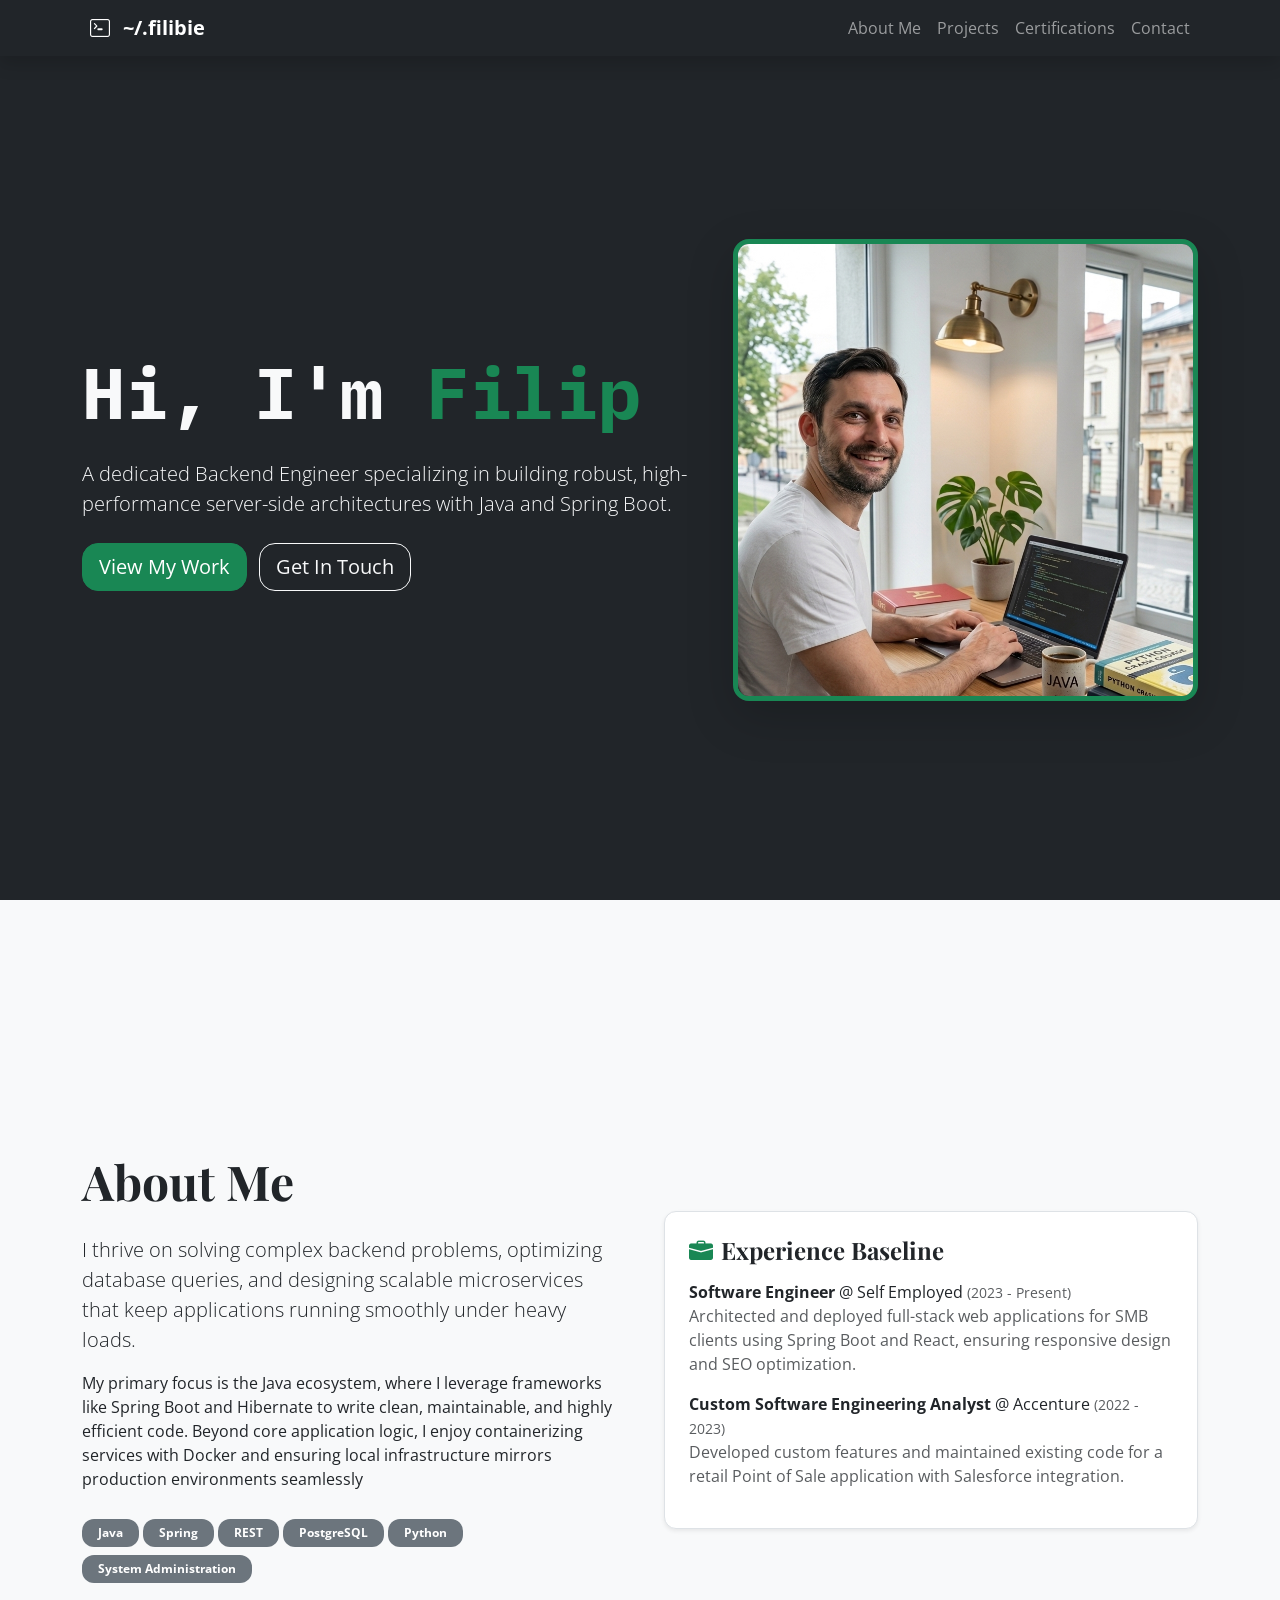
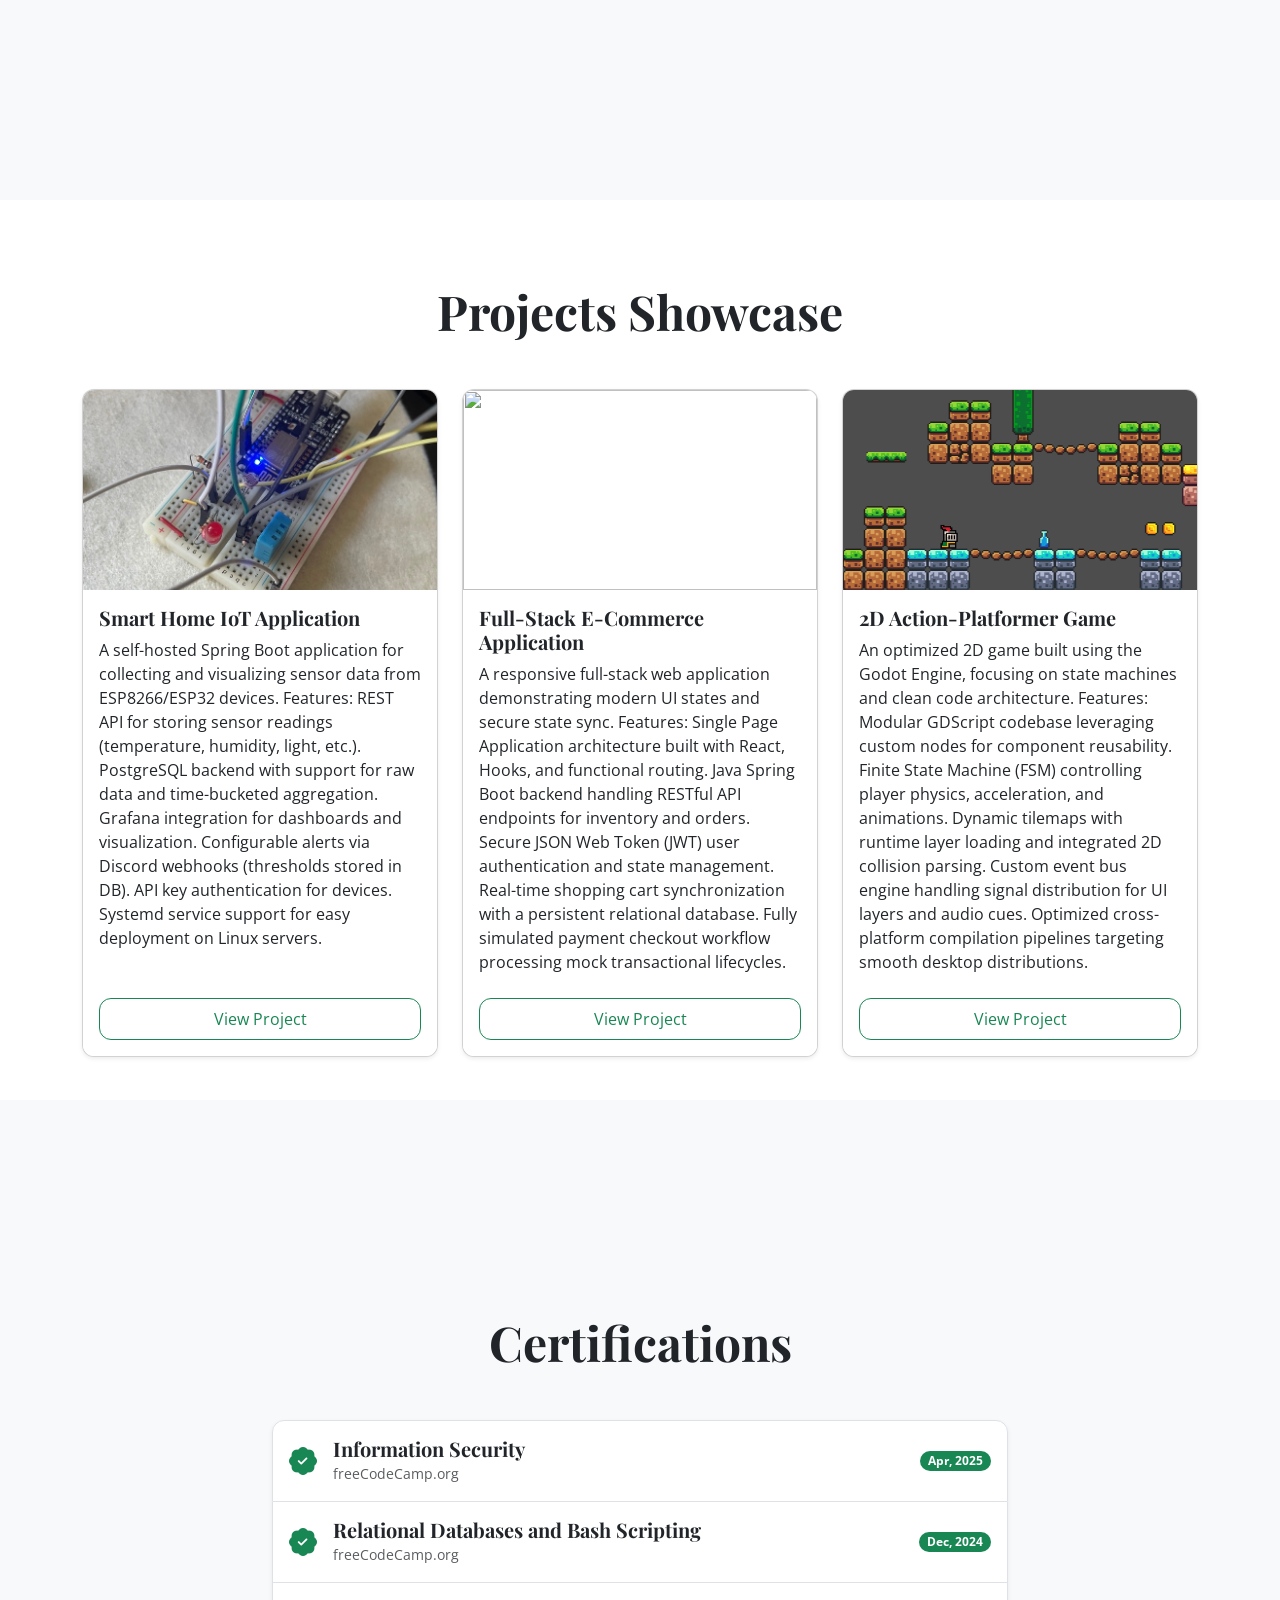
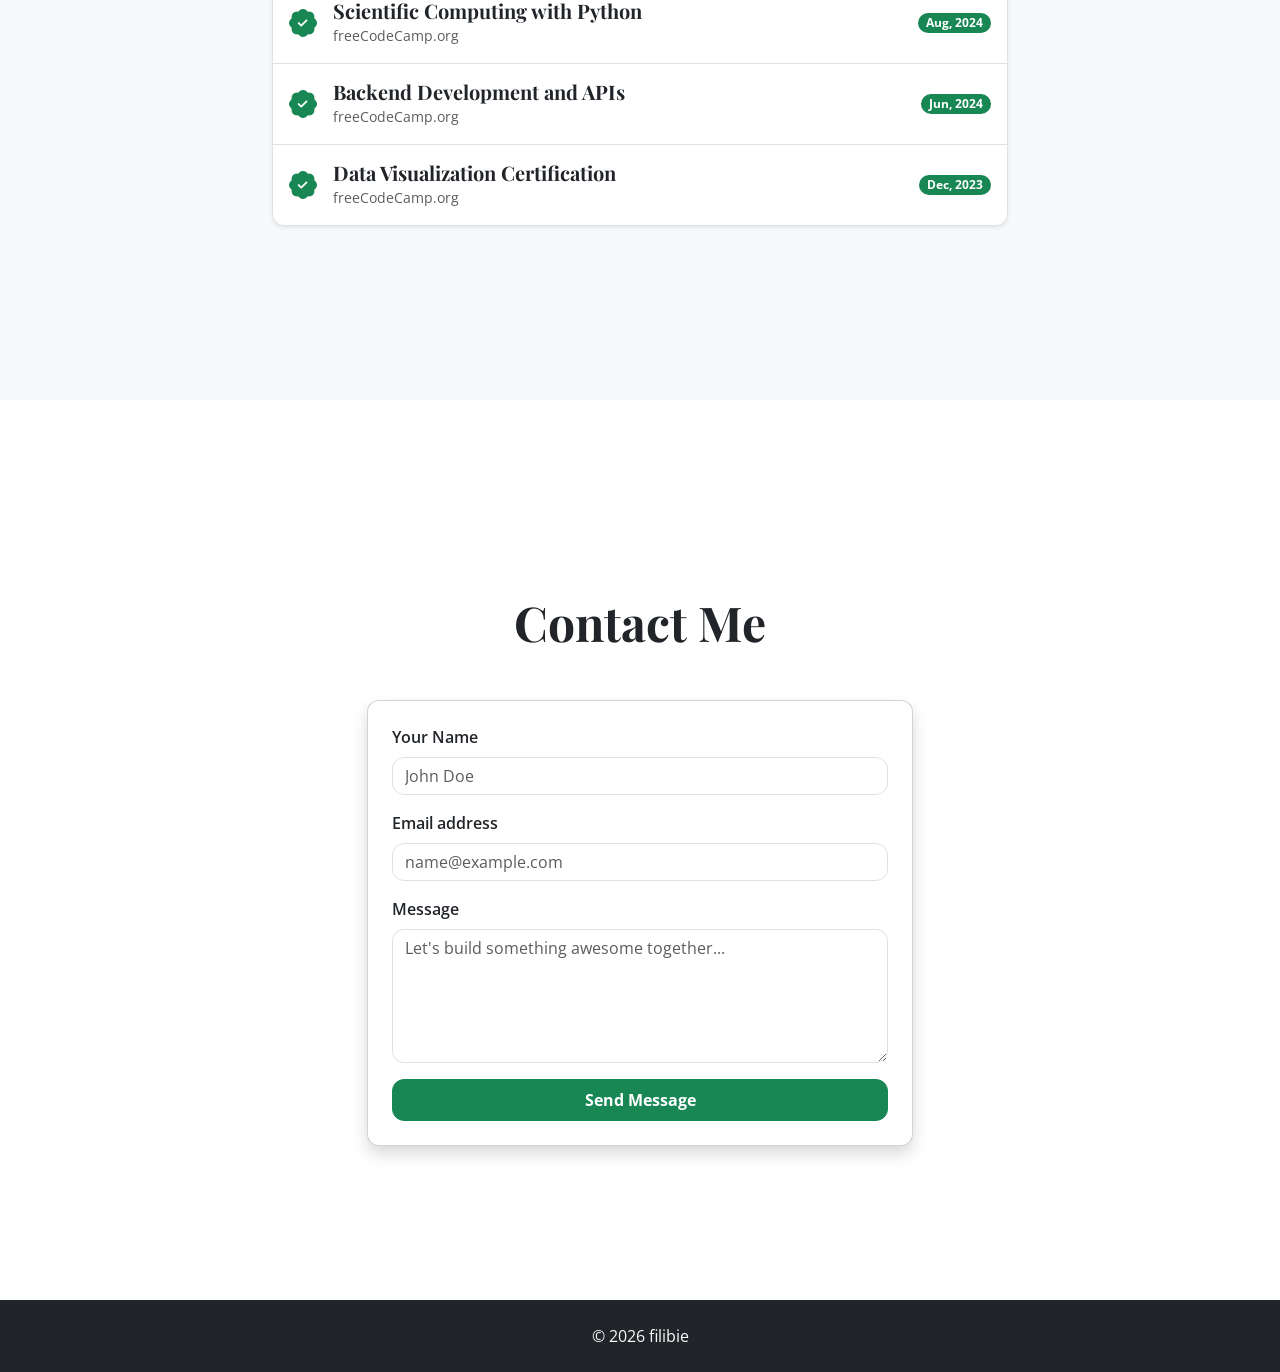
==== commit 1f36bfa9: "widen profile picture border" ====
--- a/index.html
+++ b/index.html
@@ -63,9 +63,9 @@
     <!-- Hero / Welcome Section -->
 
     <section id="hero" class="fullscreen-section bg-dark text-light text-center text-sm-start">
-        <div class="container z-10">
+        <div class="container">
             <div class="d-sm-flex align-items-center justify-content-between">
-                <div>
+                <div class="z-20">
                     <h1 class="display-2 fw-bold font-mono">Hi, I'm <span class="text-primary">Filip</span></h1>
                     <p class="lead my-4">A dedicated Backend Engineer specializing in building robust, high-performance
                         server-side architectures with Java and Spring Boot.</p>
@@ -74,13 +74,13 @@
                 </div>
                 <div class="col-md-5 d-flex justify-content-center my-5">
                     <img src="./assets/profile.png"
-                        class="img-fluid hero-profile-img border border-3 border-primary shadow-lg img-profile"
+                        class="img-fluid hero-profile-img border border-5 border-primary shadow-lg img-profile"
                         alt="Filip's Profile Photo">
                 </div>
             </div>
         </div>
     </section>
-    <div id="particles-js"></div>
+    <div id="particles-js" class="z-10"></div>
 
     <!-- About Me Section -->
     <section id="about" class="fullscreen-section bg-light">
--- a/style.css
+++ b/style.css
@@ -77,6 +77,10 @@
   z-index: 10;
 }
 
+.z-20 {
+  z-index: 20;
+}
+
 .project-img {
   max-width: 100%;
   object-fit: cover;
